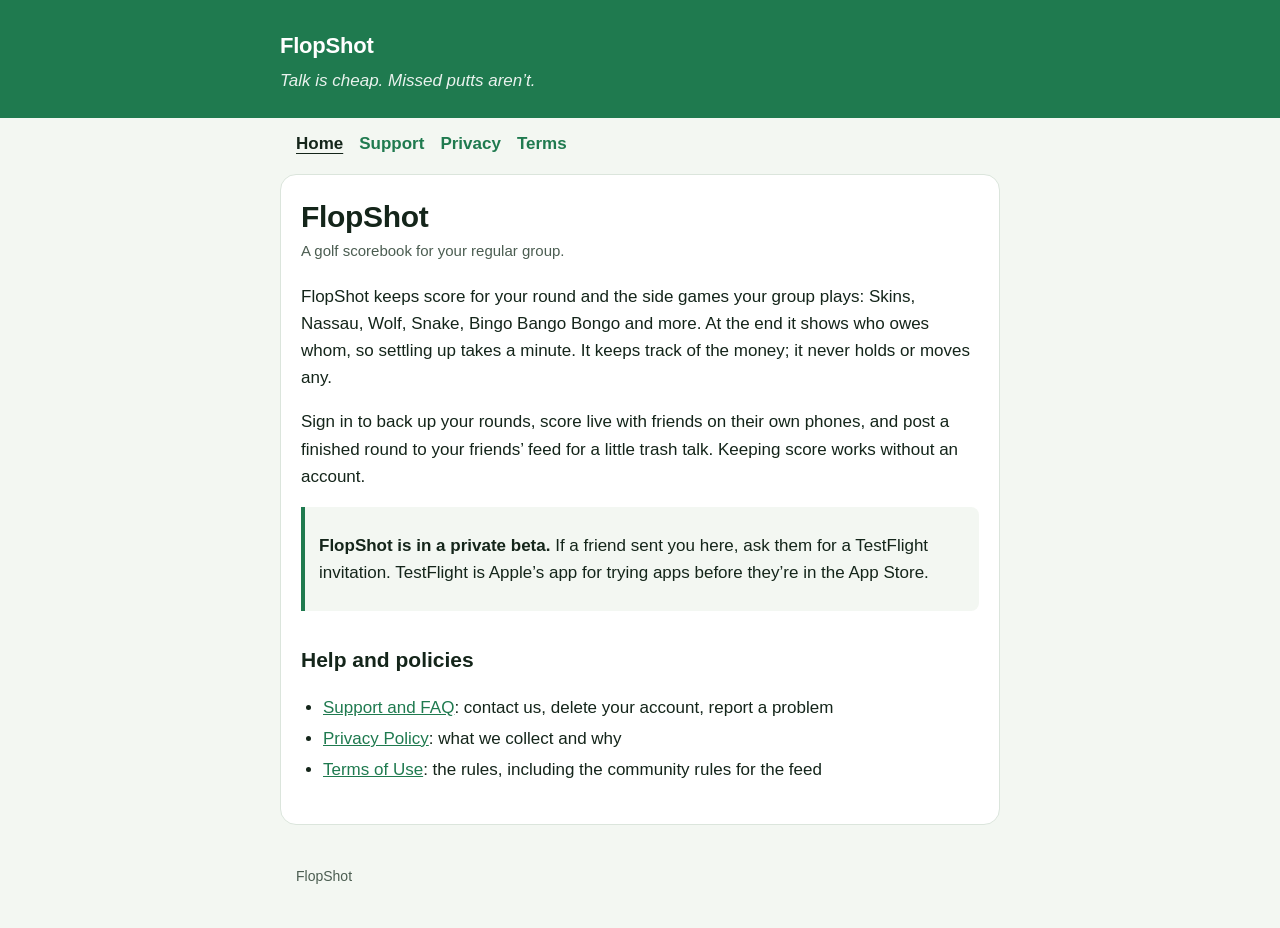
==== index.html @ 9a13edf1 "Add FlopShot privacy policy, terms, support and home pages Co-Authored-By: Claude Opus 5.5 <noreply@" ====
<!doctype html>
<html lang="en">
<head>
  <meta charset="utf-8">
  <meta name="viewport" content="width=device-width, initial-scale=1">
  <title>FlopShot</title>
  <meta name="description" content="FlopShot is a golf scorebook for friends who play money games: scores, Skins, Nassau, Wolf and more, settled up at the end.">
  <link rel="stylesheet" href="style.css">
</head>
<body>
  <header><div class="wrap"><a class="home" href="./">FlopShot</a><p>Talk is cheap. Missed putts aren’t.</p></div></header>
  <nav>
    <a href="./" aria-current="page">Home</a>
    <a href="support.html">Support</a>
    <a href="privacy.html">Privacy</a>
    <a href="terms.html">Terms</a>
  </nav>
  <main>
    <h1>FlopShot</h1>
    <p class="meta">A golf scorebook for your regular group.</p>
    <p>FlopShot keeps score for your round and the side games your group plays: Skins, Nassau, Wolf, Snake, Bingo Bango Bongo and more. At the end it shows who owes whom, so settling up takes a minute. It keeps track of the money; it never holds or moves any.</p>
    <p>Sign in to back up your rounds, score live with friends on their own phones, and post a finished round to your friends’ feed for a little trash talk. Keeping score works without an account.</p>
    <div class="note">
      <p><strong>FlopShot is in a private beta.</strong> If a friend sent you here, ask them for a TestFlight invitation. TestFlight is Apple’s app for trying apps before they’re in the App Store.</p>
    </div>
    <h2>Help and policies</h2>
    <ul>
      <li><a href="support.html">Support and FAQ</a>: contact us, delete your account, report a problem</li>
      <li><a href="privacy.html">Privacy Policy</a>: what we collect and why</li>
      <li><a href="terms.html">Terms of Use</a>: the rules, including the community rules for the feed</li>
    </ul>
  </main>
  <footer>FlopShot</footer>
</body>
</html>
---- style.css ----
:root {
  --bg: #f3f7f2;
  --card: #ffffff;
  --ink: #14251a;
  --ink-2: #4b5d51;
  --brand: #1f7a4f;
  --line: #dbe5dc;
}
@media (prefers-color-scheme: dark) {
  :root {
    --bg: #111a14;
    --card: #1b261f;
    --ink: #e8f0ea;
    --ink-2: #a9b8ad;
    --brand: #5ccf8e;
    --line: #2b3a30;
  }
}
* { box-sizing: border-box; }
html { -webkit-text-size-adjust: 100%; }
body {
  margin: 0;
  background: var(--bg);
  color: var(--ink);
  font: 17px/1.6 -apple-system, BlinkMacSystemFont, "Segoe UI", Roboto, Helvetica, Arial, sans-serif;
}
header {
  background: #1f7a4f;
  color: #fff;
  padding: 28px 16px 24px;
}
header .wrap { max-width: 720px; margin: 0 auto; }
header a.home { color: #fff; text-decoration: none; font-weight: 800; font-size: 22px; letter-spacing: -0.01em; }
header p { margin: 4px 0 0; opacity: 0.9; font-style: italic; }
nav { max-width: 720px; margin: 0 auto; padding: 12px 16px 0; display: flex; gap: 16px; flex-wrap: wrap; }
nav a { color: var(--brand); font-weight: 600; text-decoration: none; }
nav a[aria-current="page"] { color: var(--ink); text-decoration: underline; text-underline-offset: 4px; }
main {
  max-width: 720px;
  margin: 16px auto 40px;
  padding: 24px 20px;
  background: var(--card);
  border: 1px solid var(--line);
  border-radius: 16px;
}
@media (max-width: 760px) { main { margin: 12px 16px 32px; } }
h1 { font-size: 30px; line-height: 1.2; margin: 0 0 4px; letter-spacing: -0.01em; }
h2 { font-size: 21px; margin: 32px 0 8px; }
h3 { font-size: 18px; margin: 20px 0 4px; }
.meta { color: var(--ink-2); margin: 0 0 20px; font-size: 15px; }
a { color: var(--brand); }
ul { padding-left: 22px; }
li { margin: 4px 0; }
.note {
  border-left: 4px solid var(--brand);
  padding: 8px 14px;
  background: var(--bg);
  border-radius: 0 8px 8px 0;
  margin: 16px 0;
}
footer { max-width: 720px; margin: 0 auto 40px; padding: 0 16px; color: var(--ink-2); font-size: 14px; }
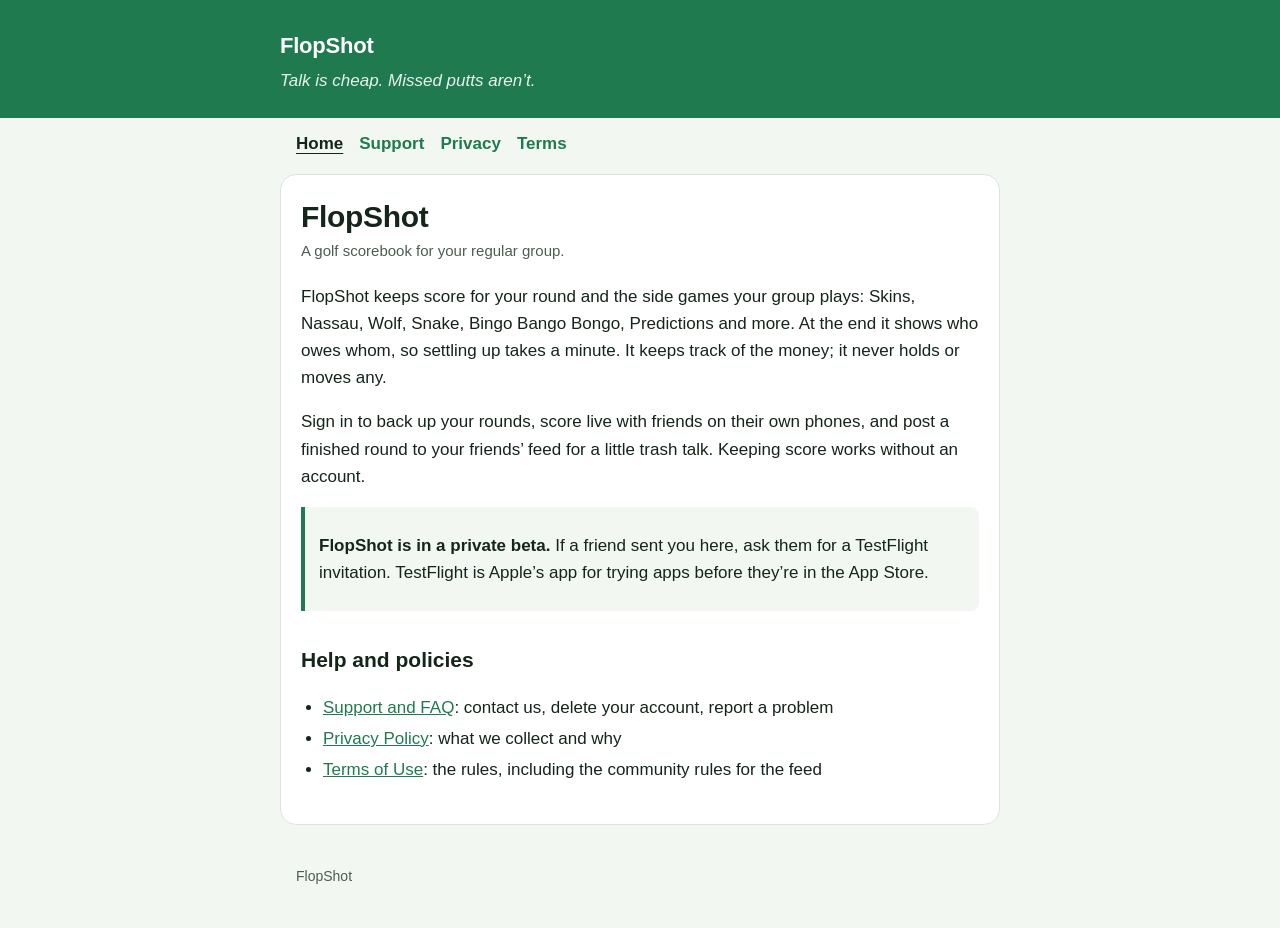
==== commit 5dea5c98: "Add the App Review guide; cover avatars, Predictions and the salty voice Co-Authored-By: Claude Opus" ====
--- a/index.html
+++ b/index.html
@@ -18,7 +18,7 @@
   <main>
     <h1>FlopShot</h1>
     <p class="meta">A golf scorebook for your regular group.</p>
-    <p>FlopShot keeps score for your round and the side games your group plays: Skins, Nassau, Wolf, Snake, Bingo Bango Bongo and more. At the end it shows who owes whom, so settling up takes a minute. It keeps track of the money; it never holds or moves any.</p>
+    <p>FlopShot keeps score for your round and the side games your group plays: Skins, Nassau, Wolf, Snake, Bingo Bango Bongo, Predictions and more. At the end it shows who owes whom, so settling up takes a minute. It keeps track of the money; it never holds or moves any.</p>
     <p>Sign in to back up your rounds, score live with friends on their own phones, and post a finished round to your friends’ feed for a little trash talk. Keeping score works without an account.</p>
     <div class="note">
       <p><strong>FlopShot is in a private beta.</strong> If a friend sent you here, ask them for a TestFlight invitation. TestFlight is Apple’s app for trying apps before they’re in the App Store.</p>
--- a/style.css
+++ b/style.css
@@ -59,3 +59,16 @@
   margin: 16px 0;
 }
 footer { max-width: 720px; margin: 0 auto 40px; padding: 0 16px; color: var(--ink-2); font-size: 14px; }
+
+/* Reviewer guide: step screenshots with a highlight box */
+.step { display: grid; grid-template-columns: 220px 1fr; gap: 20px; align-items: start; margin: 24px 0; }
+@media (max-width: 560px) { .step { grid-template-columns: 1fr; } .step figure { max-width: 240px; } }
+.step figure { margin: 0; position: relative; border-radius: 22px; overflow: hidden; border: 1px solid var(--line); box-shadow: 0 6px 20px rgba(0,0,0,0.12); }
+.step img { display: block; width: 100%; height: auto; }
+.step .hl { position: absolute; border: 3px solid #f4c430; border-radius: 10px; box-shadow: 0 0 0 9999px rgba(0,0,0,0.18); }
+.step h3 { margin-top: 0; }
+.num { display: inline-flex; align-items: center; justify-content: center; width: 28px; height: 28px; border-radius: 50%; background: var(--brand); color: var(--card); font-weight: 800; margin-right: 8px; font-size: 15px; }
+.gallery { display: grid; grid-template-columns: repeat(auto-fill, minmax(150px, 1fr)); gap: 14px; margin: 16px 0; }
+.gallery figure { margin: 0; }
+.gallery img { width: 100%; height: auto; border-radius: 18px; border: 1px solid var(--line); display: block; }
+.gallery figcaption { font-size: 14px; color: var(--ink-2); margin-top: 6px; text-align: center; }
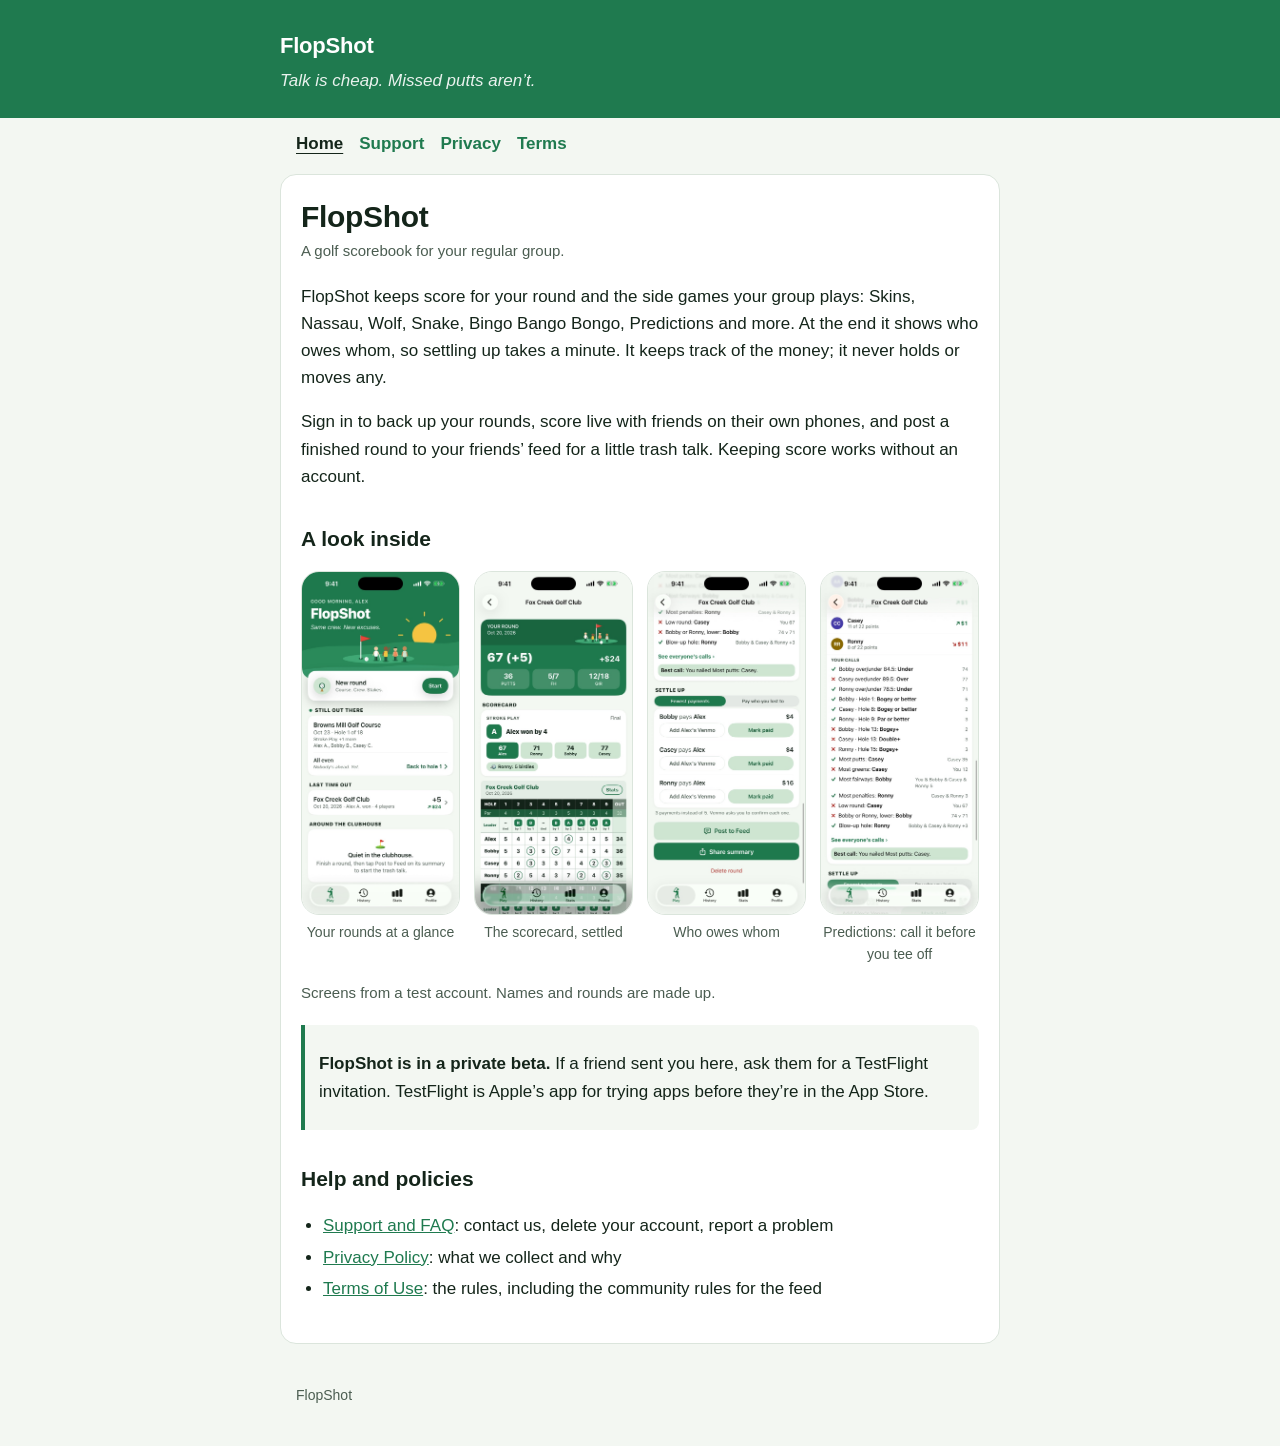
==== commit 3d63192d: "Add product screenshots to Home and a signed-in step to the review guide Co-Authored-By: Claude Opus" ====
--- a/index.html
+++ b/index.html
@@ -20,6 +20,14 @@
     <p class="meta">A golf scorebook for your regular group.</p>
     <p>FlopShot keeps score for your round and the side games your group plays: Skins, Nassau, Wolf, Snake, Bingo Bango Bongo, Predictions and more. At the end it shows who owes whom, so settling up takes a minute. It keeps track of the money; it never holds or moves any.</p>
     <p>Sign in to back up your rounds, score live with friends on their own phones, and post a finished round to your friends’ feed for a little trash talk. Keeping score works without an account.</p>
+    <h2>A look inside</h2>
+    <div class="gallery">
+      <figure><img src="images/p1-playhome.jpg" alt="Play Home: a round in progress at Browns Mill Golf Course and the last round, won with plus 24 dollars" width="660" height="1434" loading="lazy"><figcaption>Your rounds at a glance</figcaption></figure>
+      <figure><img src="images/p2-summary.jpg" alt="Round Summary for Fox Creek Golf Club: a 67, putts, fairways and greens, and the scorecard showing Alex won by 4" width="660" height="1434" loading="lazy"><figcaption>The scorecard, settled</figcaption></figure>
+      <figure><img src="images/p3-settle.jpg" alt="Settle Up: Bobby pays Alex 4 dollars, Casey pays Alex 4 dollars, Ronny pays Alex 16 dollars, with Mark paid buttons" width="660" height="1434" loading="lazy"><figcaption>Who owes whom</figcaption></figure>
+      <figure><img src="images/p4-predictions.jpg" alt="Predictions results: each player's points and winnings, and your calls marked right or wrong" width="660" height="1434" loading="lazy"><figcaption>Predictions: call it before you tee off</figcaption></figure>
+    </div>
+    <p class="meta">Screens from a test account. Names and rounds are made up.</p>
     <div class="note">
       <p><strong>FlopShot is in a private beta.</strong> If a friend sent you here, ask them for a TestFlight invitation. TestFlight is Apple’s app for trying apps before they’re in the App Store.</p>
     </div>
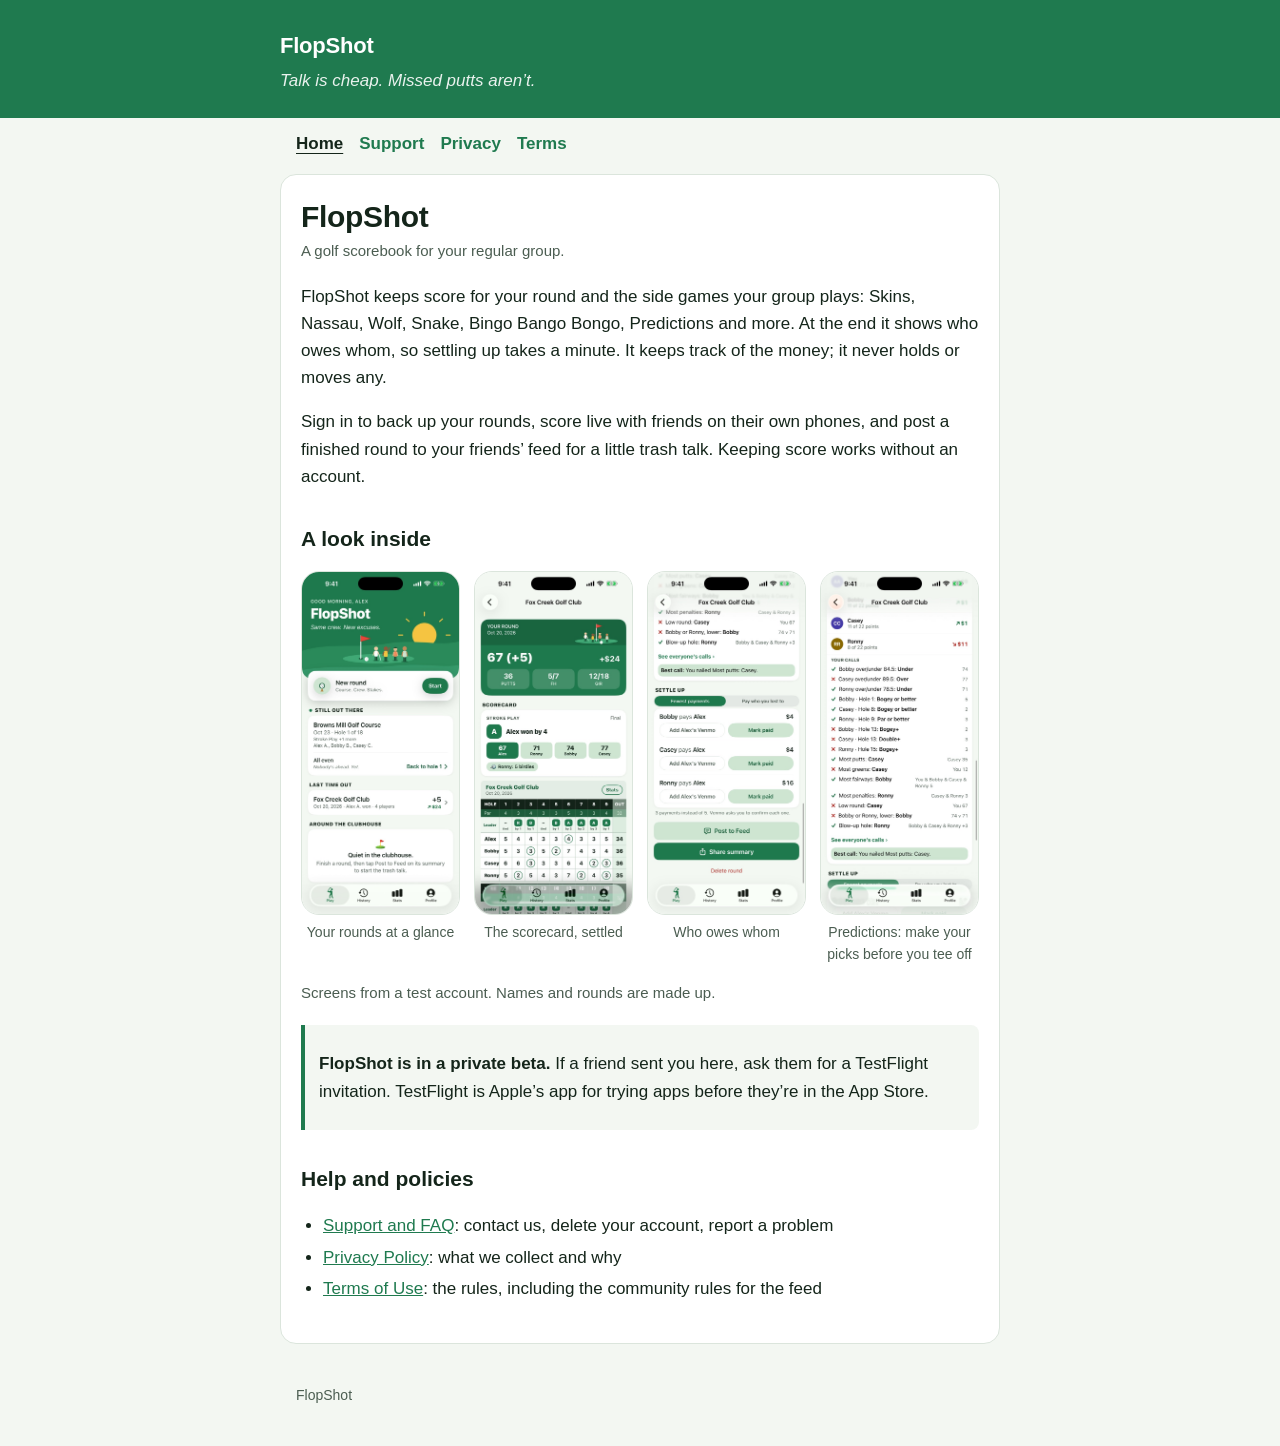
==== commit 268e96da: "Say Predictions picks, not calls, to match the app Co-Authored-By: Claude Opus 5.5 <noreply@anthropi" ====
--- a/index.html
+++ b/index.html
@@ -25,7 +25,7 @@
       <figure><img src="images/p1-playhome.jpg" alt="Play Home: a round in progress at Browns Mill Golf Course and the last round, won with plus 24 dollars" width="660" height="1434" loading="lazy"><figcaption>Your rounds at a glance</figcaption></figure>
       <figure><img src="images/p2-summary.jpg" alt="Round Summary for Fox Creek Golf Club: a 67, putts, fairways and greens, and the scorecard showing Alex won by 4" width="660" height="1434" loading="lazy"><figcaption>The scorecard, settled</figcaption></figure>
       <figure><img src="images/p3-settle.jpg" alt="Settle Up: Bobby pays Alex 4 dollars, Casey pays Alex 4 dollars, Ronny pays Alex 16 dollars, with Mark paid buttons" width="660" height="1434" loading="lazy"><figcaption>Who owes whom</figcaption></figure>
-      <figure><img src="images/p4-predictions.jpg" alt="Predictions results: each player's points and winnings, and your calls marked right or wrong" width="660" height="1434" loading="lazy"><figcaption>Predictions: call it before you tee off</figcaption></figure>
+      <figure><img src="images/p4-predictions.jpg" alt="Predictions results: each player's points and winnings, and your calls marked right or wrong" width="660" height="1434" loading="lazy"><figcaption>Predictions: make your picks before you tee off</figcaption></figure>
     </div>
     <p class="meta">Screens from a test account. Names and rounds are made up.</p>
     <div class="note">
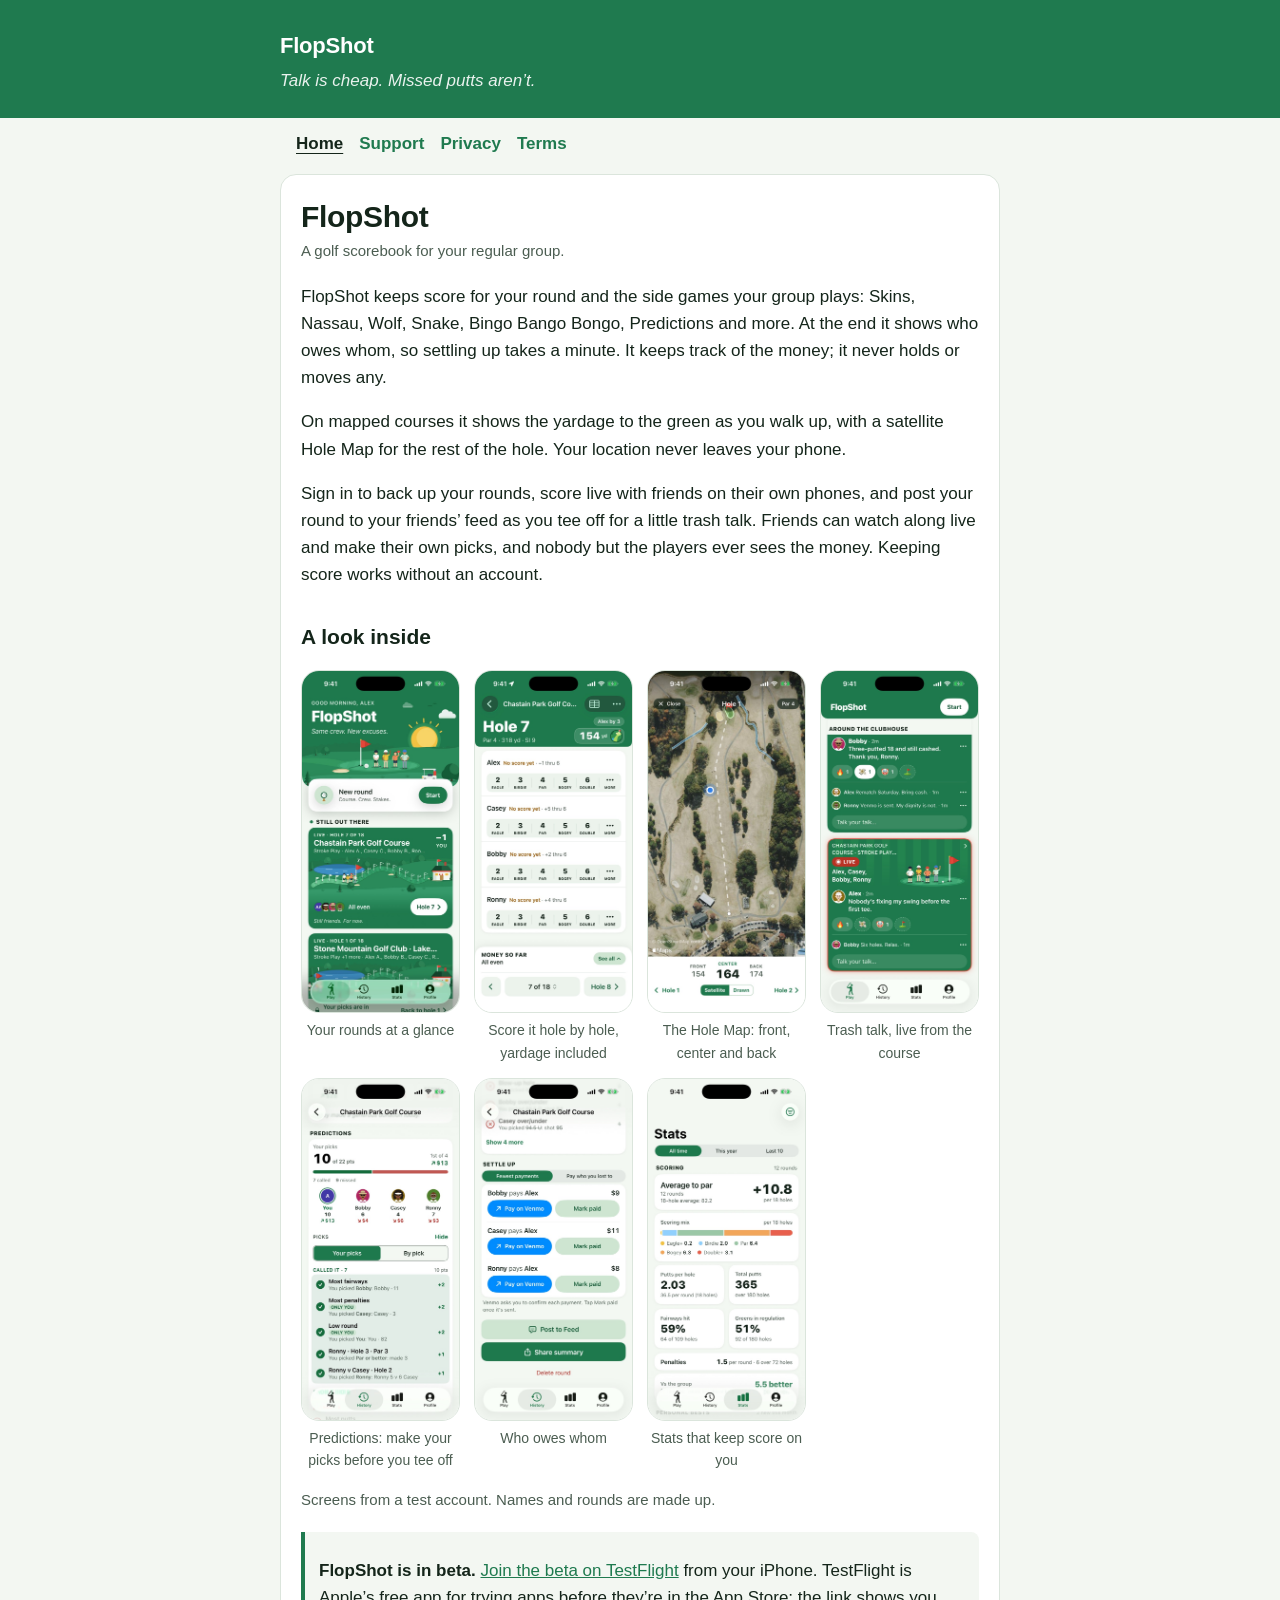
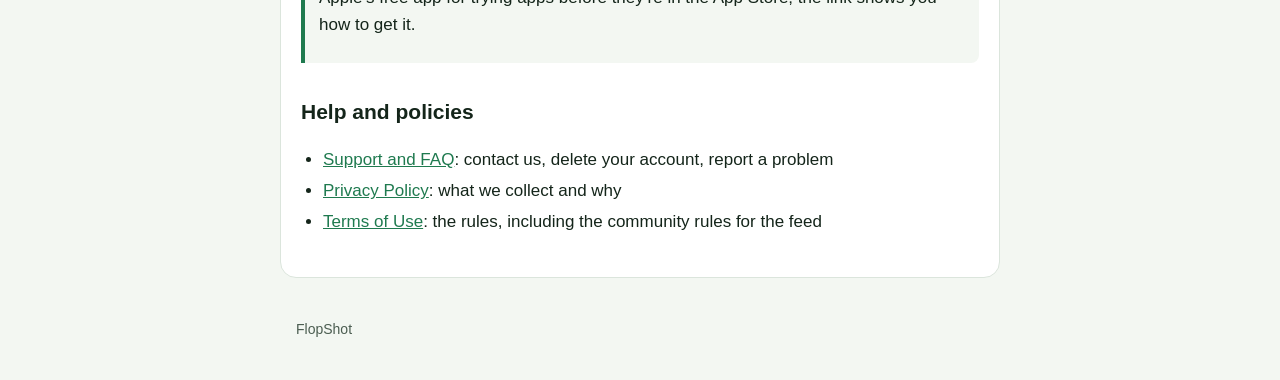
==== commit 1059c8a9: "Cover yardages, spectators, tee-off posts, notifications and score fixes Privacy and Terms are effec" ====
--- a/index.html
+++ b/index.html
@@ -4,7 +4,7 @@
   <meta charset="utf-8">
   <meta name="viewport" content="width=device-width, initial-scale=1">
   <title>FlopShot</title>
-  <meta name="description" content="FlopShot is a golf scorebook for friends who play money games: scores, Skins, Nassau, Wolf and more, settled up at the end.">
+  <meta name="description" content="FlopShot is a golf scorebook for friends who play money games: scores, Skins, Nassau, Wolf, Predictions and more, GPS yardages, and settling up at the end.">
   <link rel="stylesheet" href="style.css">
 </head>
 <body>
@@ -19,17 +19,21 @@
     <h1>FlopShot</h1>
     <p class="meta">A golf scorebook for your regular group.</p>
     <p>FlopShot keeps score for your round and the side games your group plays: Skins, Nassau, Wolf, Snake, Bingo Bango Bongo, Predictions and more. At the end it shows who owes whom, so settling up takes a minute. It keeps track of the money; it never holds or moves any.</p>
-    <p>Sign in to back up your rounds, score live with friends on their own phones, and post a finished round to your friends’ feed for a little trash talk. Keeping score works without an account.</p>
+    <p>On mapped courses it shows the yardage to the green as you walk up, with a satellite Hole Map for the rest of the hole. Your location never leaves your phone.</p>
+    <p>Sign in to back up your rounds, score live with friends on their own phones, and post your round to your friends’ feed as you tee off for a little trash talk. Friends can watch along live and make their own picks, and nobody but the players ever sees the money. Keeping score works without an account.</p>
     <h2>A look inside</h2>
     <div class="gallery">
-      <figure><img src="images/p1-playhome.jpg" alt="Play Home: a round in progress at Browns Mill Golf Course and the last round, won with plus 24 dollars" width="660" height="1434" loading="lazy"><figcaption>Your rounds at a glance</figcaption></figure>
-      <figure><img src="images/p2-summary.jpg" alt="Round Summary for Fox Creek Golf Club: a 67, putts, fairways and greens, and the scorecard showing Alex won by 4" width="660" height="1434" loading="lazy"><figcaption>The scorecard, settled</figcaption></figure>
-      <figure><img src="images/p3-settle.jpg" alt="Settle Up: Bobby pays Alex 4 dollars, Casey pays Alex 4 dollars, Ronny pays Alex 16 dollars, with Mark paid buttons" width="660" height="1434" loading="lazy"><figcaption>Who owes whom</figcaption></figure>
-      <figure><img src="images/p4-predictions.jpg" alt="Predictions results: each player's points and winnings, and your calls marked right or wrong" width="660" height="1434" loading="lazy"><figcaption>Predictions: make your picks before you tee off</figcaption></figure>
+      <figure><img src="images/p1-playhome.jpg" alt="Play Home: a live round at Chastain Park Golf Course on hole 7, with the group's avatars and Alex one under par" width="660" height="1434" loading="lazy"><figcaption>Your rounds at a glance</figcaption></figure>
+      <figure><img src="images/p2-score-entry.jpg" alt="Score Entry on hole 7, par 4: 154 yards to the green, Alex leading by 3, and a score row for each of four players" width="660" height="1434" loading="lazy"><figcaption>Score it hole by hole, yardage included</figcaption></figure>
+      <figure><img src="images/p3-hole-map.jpg" alt="Hole Map: a satellite view of hole 1 with the green, a bunker and water drawn on, a blue dot for the golfer, and front 154, center 164, back 174 yards" width="660" height="1434" loading="lazy"><figcaption>The Hole Map: front, center and back</figcaption></figure>
+      <figure><img src="images/p4-feed.jpg" alt="Around the clubhouse: Bobby's finished round with a quip, reactions and replies, and a live round Alex posted at the first tee" width="660" height="1434" loading="lazy"><figcaption>Trash talk, live from the course</figcaption></figure>
+      <figure><img src="images/p5-predictions.jpg" alt="Predictions results: Alex first with 10 of 22 points and plus 13 dollars, each player's points, and the picks Alex called right" width="660" height="1434" loading="lazy"><figcaption>Predictions: make your picks before you tee off</figcaption></figure>
+      <figure><img src="images/p6-settle.jpg" alt="Settle Up: Bobby pays Alex 9 dollars, Casey pays Alex 11 dollars, Ronny pays Alex 8 dollars, each with Pay on Venmo and Mark paid" width="660" height="1434" loading="lazy"><figcaption>Who owes whom</figcaption></figure>
+      <figure><img src="images/p7-stats.jpg" alt="Stats: plus 10.8 average to par over 12 rounds, scoring mix, putts, fairways, greens in regulation and penalties" width="660" height="1434" loading="lazy"><figcaption>Stats that keep score on you</figcaption></figure>
     </div>
     <p class="meta">Screens from a test account. Names and rounds are made up.</p>
     <div class="note">
-      <p><strong>FlopShot is in a private beta.</strong> If a friend sent you here, ask them for a TestFlight invitation. TestFlight is Apple’s app for trying apps before they’re in the App Store.</p>
+      <p><strong>FlopShot is in beta.</strong> <a href="https://testflight.apple.com/join/e5r6QS9n">Join the beta on TestFlight</a> from your iPhone. TestFlight is Apple’s free app for trying apps before they’re in the App Store; the link shows you how to get it.</p>
     </div>
     <h2>Help and policies</h2>
     <ul>
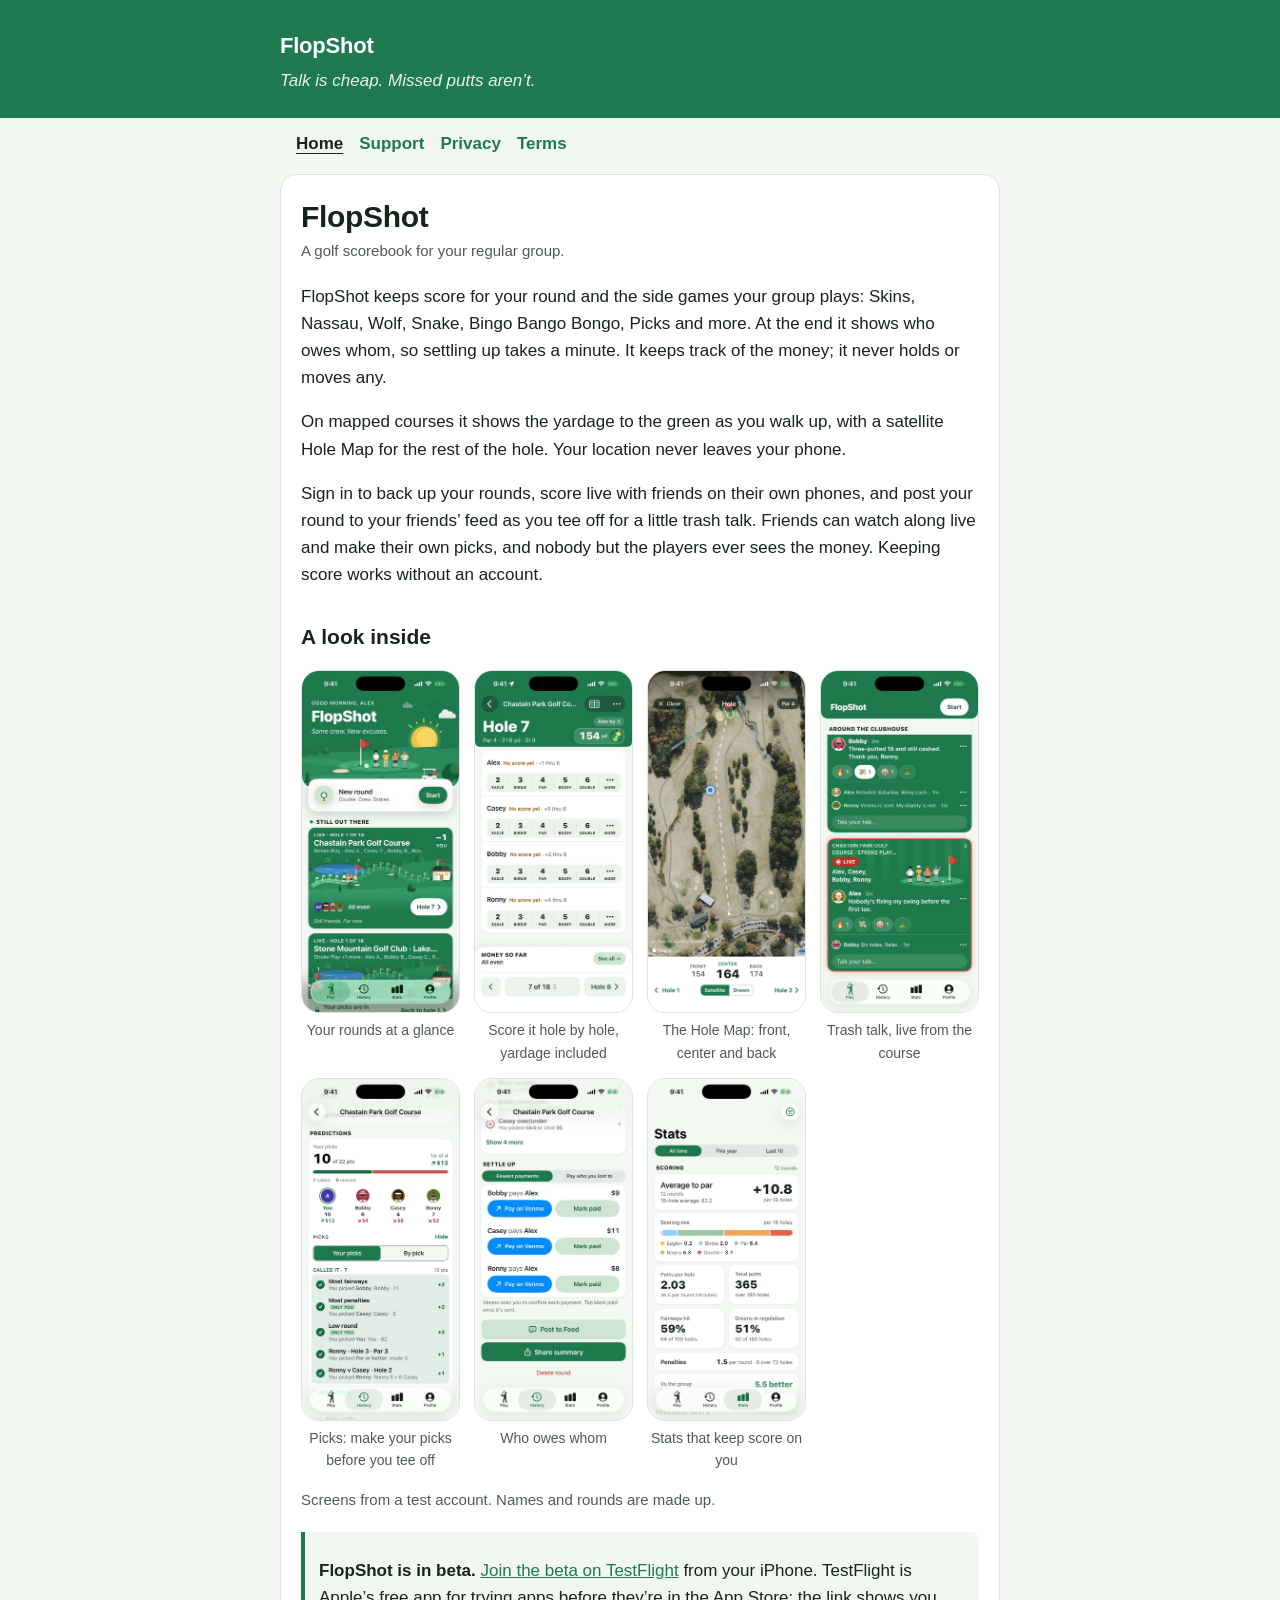
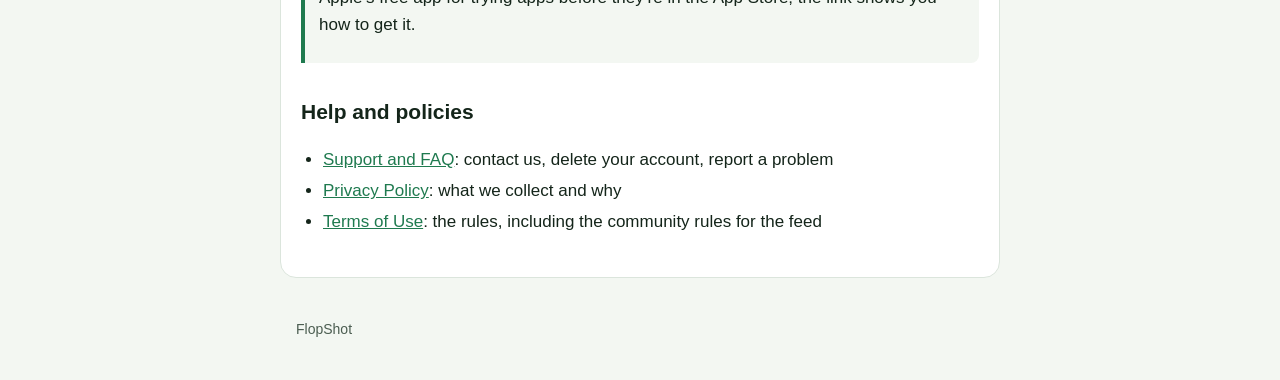
==== commit 0cd4e4e9: "Call the Predictions game Picks Players call it picks. The p5-predictions.jpg screenshot still shows" ====
--- a/index.html
+++ b/index.html
@@ -4,7 +4,7 @@
   <meta charset="utf-8">
   <meta name="viewport" content="width=device-width, initial-scale=1">
   <title>FlopShot</title>
-  <meta name="description" content="FlopShot is a golf scorebook for friends who play money games: scores, Skins, Nassau, Wolf, Predictions and more, GPS yardages, and settling up at the end.">
+  <meta name="description" content="FlopShot is a golf scorebook for friends who play money games: scores, Skins, Nassau, Wolf, Picks and more, GPS yardages, and settling up at the end.">
   <link rel="stylesheet" href="style.css">
 </head>
 <body>
@@ -18,7 +18,7 @@
   <main>
     <h1>FlopShot</h1>
     <p class="meta">A golf scorebook for your regular group.</p>
-    <p>FlopShot keeps score for your round and the side games your group plays: Skins, Nassau, Wolf, Snake, Bingo Bango Bongo, Predictions and more. At the end it shows who owes whom, so settling up takes a minute. It keeps track of the money; it never holds or moves any.</p>
+    <p>FlopShot keeps score for your round and the side games your group plays: Skins, Nassau, Wolf, Snake, Bingo Bango Bongo, Picks and more. At the end it shows who owes whom, so settling up takes a minute. It keeps track of the money; it never holds or moves any.</p>
     <p>On mapped courses it shows the yardage to the green as you walk up, with a satellite Hole Map for the rest of the hole. Your location never leaves your phone.</p>
     <p>Sign in to back up your rounds, score live with friends on their own phones, and post your round to your friends’ feed as you tee off for a little trash talk. Friends can watch along live and make their own picks, and nobody but the players ever sees the money. Keeping score works without an account.</p>
     <h2>A look inside</h2>
@@ -27,7 +27,7 @@
       <figure><img src="images/p2-score-entry.jpg" alt="Score Entry on hole 7, par 4: 154 yards to the green, Alex leading by 3, and a score row for each of four players" width="660" height="1434" loading="lazy"><figcaption>Score it hole by hole, yardage included</figcaption></figure>
       <figure><img src="images/p3-hole-map.jpg" alt="Hole Map: a satellite view of hole 1 with the green, a bunker and water drawn on, a blue dot for the golfer, and front 154, center 164, back 174 yards" width="660" height="1434" loading="lazy"><figcaption>The Hole Map: front, center and back</figcaption></figure>
       <figure><img src="images/p4-feed.jpg" alt="Around the clubhouse: Bobby's finished round with a quip, reactions and replies, and a live round Alex posted at the first tee" width="660" height="1434" loading="lazy"><figcaption>Trash talk, live from the course</figcaption></figure>
-      <figure><img src="images/p5-predictions.jpg" alt="Predictions results: Alex first with 10 of 22 points and plus 13 dollars, each player's points, and the picks Alex called right" width="660" height="1434" loading="lazy"><figcaption>Predictions: make your picks before you tee off</figcaption></figure>
+      <figure><img src="images/p5-predictions.jpg" alt="Picks results: Alex first with 10 of 22 points and plus 13 dollars, each player's points, and the picks Alex called right" width="660" height="1434" loading="lazy"><figcaption>Picks: make your picks before you tee off</figcaption></figure>
       <figure><img src="images/p6-settle.jpg" alt="Settle Up: Bobby pays Alex 9 dollars, Casey pays Alex 11 dollars, Ronny pays Alex 8 dollars, each with Pay on Venmo and Mark paid" width="660" height="1434" loading="lazy"><figcaption>Who owes whom</figcaption></figure>
       <figure><img src="images/p7-stats.jpg" alt="Stats: plus 10.8 average to par over 12 rounds, scoring mix, putts, fairways, greens in regulation and penalties" width="660" height="1434" loading="lazy"><figcaption>Stats that keep score on you</figcaption></figure>
     </div>
--- a/style.css
+++ b/style.css
@@ -72,3 +72,6 @@
 .gallery figure { margin: 0; }
 .gallery img { width: 100%; height: auto; border-radius: 18px; border: 1px solid var(--line); display: block; }
 .gallery figcaption { font-size: 14px; color: var(--ink-2); margin-top: 6px; text-align: center; }
+
+/* Add page: the "Open in FlopShot" button */
+a.button { display: inline-block; background: var(--brand); color: var(--card); font-weight: 700; text-decoration: none; padding: 12px 20px; border-radius: 12px; min-height: 44px; }
